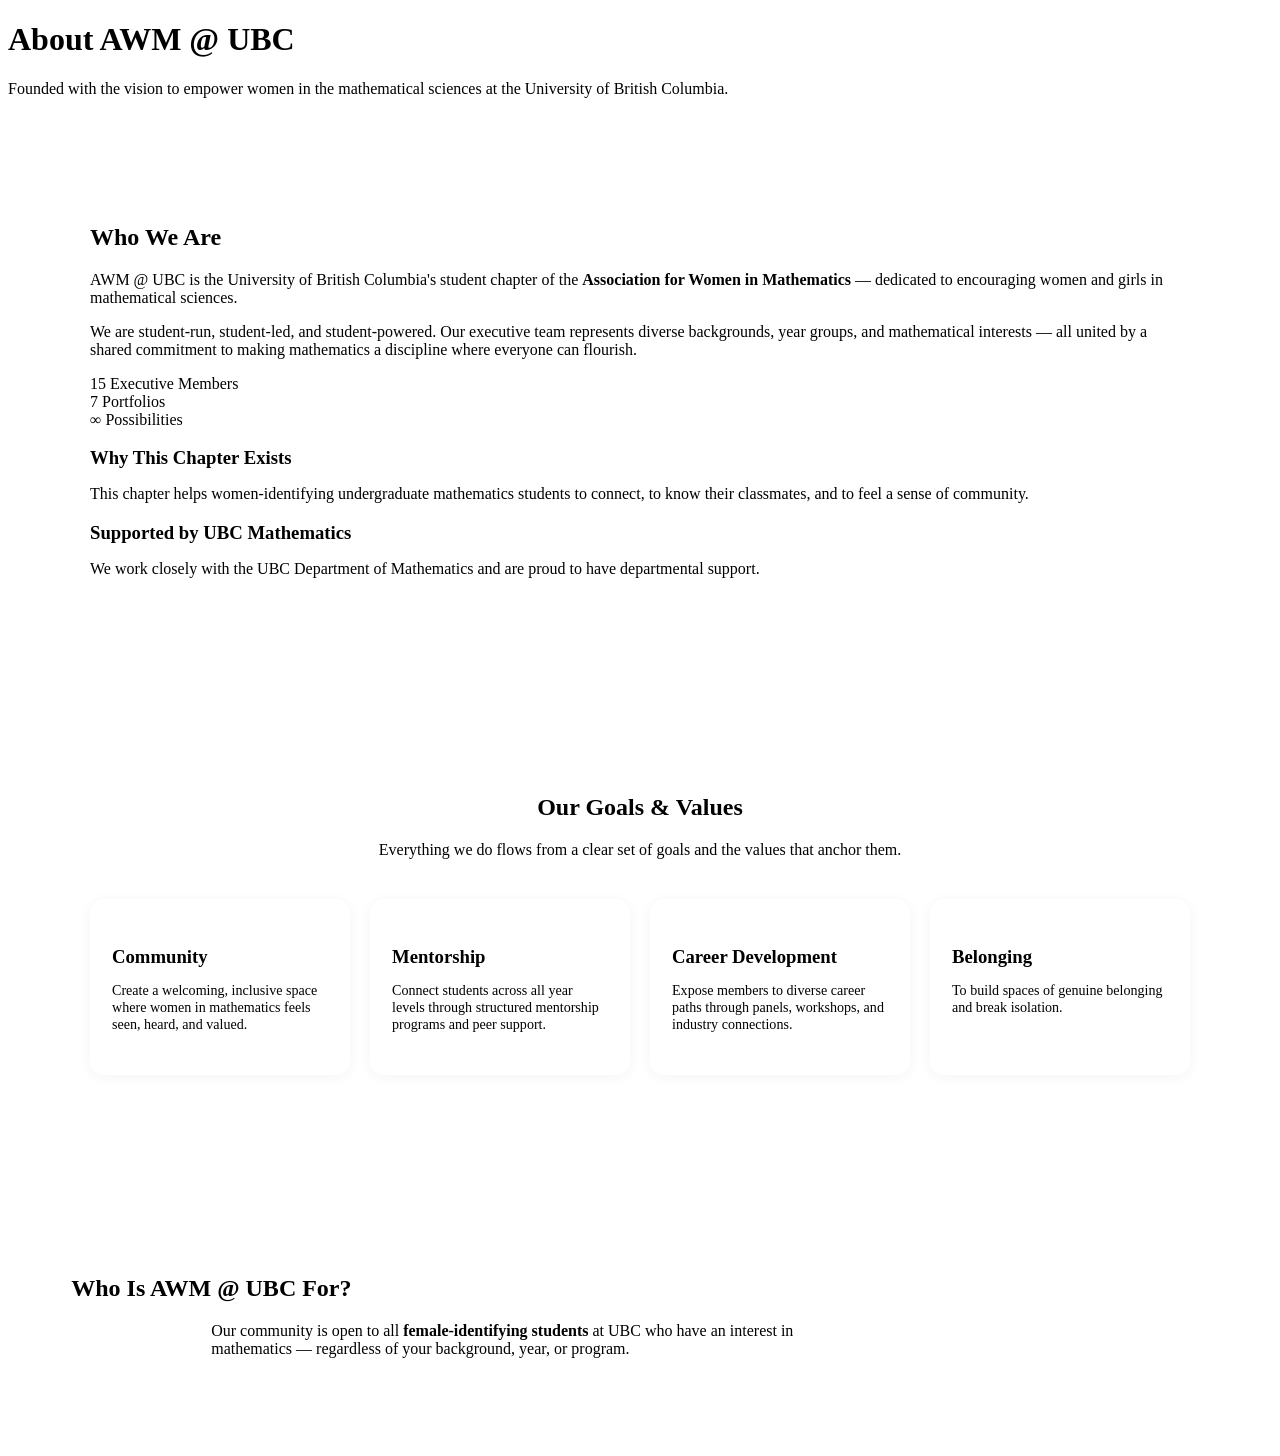
==== about/index.html @ 17bc39ba "Update index.html" ====
<!DOCTYPE html>
<html lang="en">
<head>
  <meta charset="UTF-8">
  <meta name="viewport" content="width=device-width, initial-scale=1.0">
  <title>About | AWM @ UBC</title>
  <link rel="icon" type="image/x-icon" href="images/LogoDarkMode.png">
  
  <link href="https://fonts.googleapis.com/css2?family=Cormorant+Garamond:ital,wght@0,400;0,600;0,700;1,400&family=DM+Sans:wght@300;400;500;600&display=swap" rel="stylesheet">

  <link rel="stylesheet" href="style.css">
  <script src="nav.js"></script>

  <link rel="stylesheet" href="../style.css">
  <link rel="stylesheet" href="../animations.css">
  <script src="../nav.js"></script>
  <script src="../footer.js"></script>
  <script src="../animations.js"></script>

  <style>
  
    .about-intro {
      padding: 90px 5%;
      background: var(--warm-white);
    }
    .about-intro .two-col,
    .about-intro .three-col {
      max-width: 1100px;
      margin-left: auto;
      margin-right: auto;
    }

    .goals-section { 
        padding: 90px 5%;
         background: var(--light-lilac);
    }

    .goals-grid {
      display: grid;
      grid-template-columns: repeat(auto-fill, minmax(240px, 1fr));
      gap: 20px;
      margin-top: 40px;
      max-width: 1100px;
      margin-left: auto;
      margin-right: auto;
    }


    .goal-card {
      background: #fff;
      border-radius: 14px;
      padding: 28px 22px;
      border-left: 4px solid var(--royal-purple);
      box-shadow: 0 2px 12px rgba(75,31,95,.06);
    }

    .goal-card h3 { 
        margin-bottom: 8px; 
    }

    .goal-card p  {
         font-size: 0.88rem; 
    }

    .who-section { 
        padding: 90px 5%; 
        background: var(--warm-white); 
    }
    .who-section .container { 
        max-width: 900px; 
    }

  </style>
</head>
<body>

<div id="nav-placeholder"></div>

<div class="page-hero">
  <h1>About AWM @ UBC</h1>
  <p>Founded with the vision to empower women in the mathematical sciences at the University of British Columbia.</p>
</div>

<section class="about-intro">

    <!-- Refernce: Base44 prototype shared by Firila -->
  <div class="two-col">
    <div class="reveal">
      <h2>Who We Are</h2>
      <div class="divider divider-left"></div>
    </div>
    <div class="reveal delay-1">
      <p>AWM @ UBC is the University of British Columbia's student chapter of the <strong>Association for Women in Mathematics</strong> — dedicated to encouraging women and girls in mathematical sciences.</p>
      <p style="margin-top: 14px;">We are student-run, student-led, and student-powered. Our executive team represents diverse backgrounds, year groups, and mathematical interests — all united by a shared commitment to making mathematics a discipline where everyone can flourish.</p>
    </div>
  </div>

  <div class="three-col">
    <div class="stat-box reveal delay-1">
      <span class="num">15</span>
      <span class="lbl">Executive Members</span>
    </div>
    <div class="stat-box reveal delay-2">
      <span class="num">7</span>
      <span class="lbl">Portfolios</span>
    </div>
    <div class="stat-box reveal delay-3">
      <span class="num">∞</span>
      <span class="lbl">Possibilities</span>
    </div>
  </div>

  <!-- Reference: Base44 prototype shared by Firila: https://math-link-bloom.base44.app/about -->
  <div class="two-col" style="margin-top: 0;">
    <div class="highlight-box reveal delay-1" style="margin-top: 0;">
      <h3 style="margin-bottom: 10px;">Why This Chapter Exists</h3>
      <p>This chapter helps women-identifying undergraduate mathematics students to connect, to know their classmates, and to feel a sense of community.</p>
    </div>
    <div class="highlight-box reveal delay-2" style="margin-top: 0;">
      <h3 style="margin-bottom: 10px;">Supported by UBC Mathematics</h3>
      <p>We work closely with the UBC Department of Mathematics and are proud to have departmental support.</p>
    </div>
  </div>

</section>

<section class="goals-section">
  <div class="reveal" style="max-width: 1100px; margin: 0 auto; text-align: center;">
    <h2>Our Goals &amp; Values</h2>
    <div class="divider"></div>
    <p style="max-width: 600px; margin: 0 auto;">Everything we do flows from a clear set of goals and the values that anchor them.</p>
  </div>

  <div class="goals-grid">
    <div class="goal-card reveal delay-1">
    <!-- Refernce: Base 44 prototype: https://math-link-bloom.base44.app/about -->
      <h3>Community</h3>
      <p>Create a welcoming, inclusive space where women in mathematics feels seen, heard, and valued.</p>
    </div>
    <div class="goal-card reveal delay-2">
      <h3>Mentorship</h3>
      <p>Connect students across all year levels through structured mentorship programs and peer support.</p>
    </div>
    <div class="goal-card reveal delay-3">
      <h3>Career Development</h3>
      <p>Expose members to diverse career paths through panels, workshops, and industry connections.</p>
    </div>
    
    <div class="goal-card reveal delay-3">
      <h3>Belonging</h3>
      <p>To build spaces of genuine belonging and break isolation.</p>
    </div>
  </div>
</section>

<section class="who-section">
  <div class="container text-center reveal">
    <h2>Who Is AWM @ UBC For?</h2>
    <div class="divider"></div>
    <p style="max-width: 620px; margin: 0 auto;">Our community is open to all <strong>female-identifying students</strong> at UBC who have an interest in mathematics — regardless of your background, year, or program.</p>
  </div>
</section>

<div id="footer-placeholder"></div>

<script src="nav.js"></script>
<script src="footer.js"></script>
<script src="animations.js"></script>

</body>
</html>
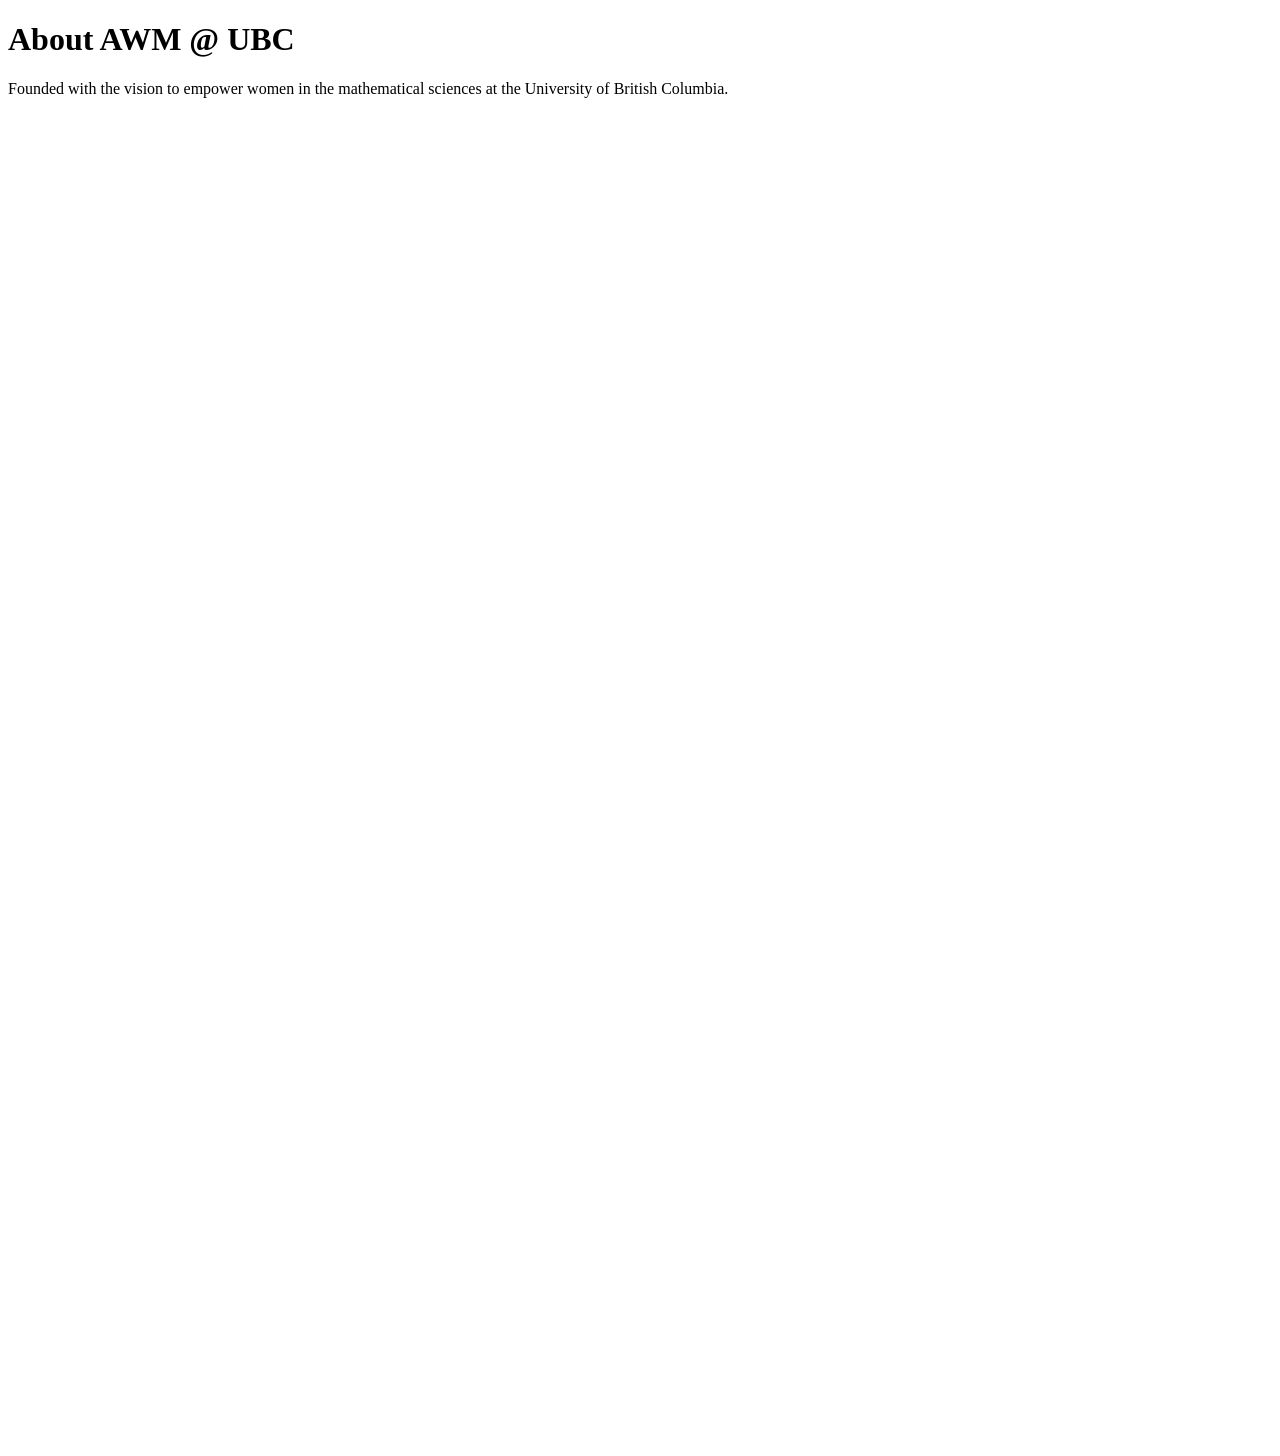
==== commit 7f2046b4: "Update index.html" ====
--- a/about/index.html
+++ b/about/index.html
@@ -8,14 +8,13 @@
   
   <link href="https://fonts.googleapis.com/css2?family=Cormorant+Garamond:ital,wght@0,400;0,600;0,700;1,400&family=DM+Sans:wght@300;400;500;600&display=swap" rel="stylesheet">
 
-  <link rel="stylesheet" href="style.css">
-  <script src="nav.js"></script>
-
-  <link rel="stylesheet" href="../style.css">
-  <link rel="stylesheet" href="../animations.css">
-  <script src="../nav.js"></script>
-  <script src="../footer.js"></script>
-  <script src="../animations.js"></script>
+  <link rel="icon" href="/images/LogoDarkMode.png">
+  <link rel="stylesheet" href="/style.css">
+  <link rel="stylesheet" href="/animations.css">
+  <script src="/nav.js"></script>
+  <script src="/footer.js"></script>
+  <script src="/animations.js"></script>
+ 
 
   <style>
   
--- a/animations.css
+++ b/animations.css
@@ -0,0 +1,43 @@
+.reveal {
+    opacity: 0;
+    transform: translateY(30px);
+    transition: opacity 0.6s ease, transform 0.6s ease;
+  }
+  .reveal.is-visible {
+    opacity: 1;
+    transform: translateY(0);
+  }
+  .reveal.delay-1 { 
+    transition-delay: 0.1s; 
+}
+  .reveal.delay-2 { 
+    transition-delay: 0.2s; 
+}
+  .reveal.delay-3 { 
+    transition-delay: 0.3s;
+ }
+  
+  
+  @keyframes fadeInUp {
+    from {
+      opacity: 0;
+      transform: translateY(30px);
+    }
+    to {
+      opacity: 1;
+      transform: translateY(0);
+    }
+  }
+  
+  .fade-in-up {
+    animation: fadeInUp 1.2s ease-out forwards;
+  }
+  .fade-in-up.delay-1 {
+     animation-delay: 0.15s; 
+    }
+  .fade-in-up.delay-2 { 
+    animation-delay: 0.3s;  
+}
+  .fade-in-up.delay-3 { 
+    animation-delay: 0.45s;
+ }
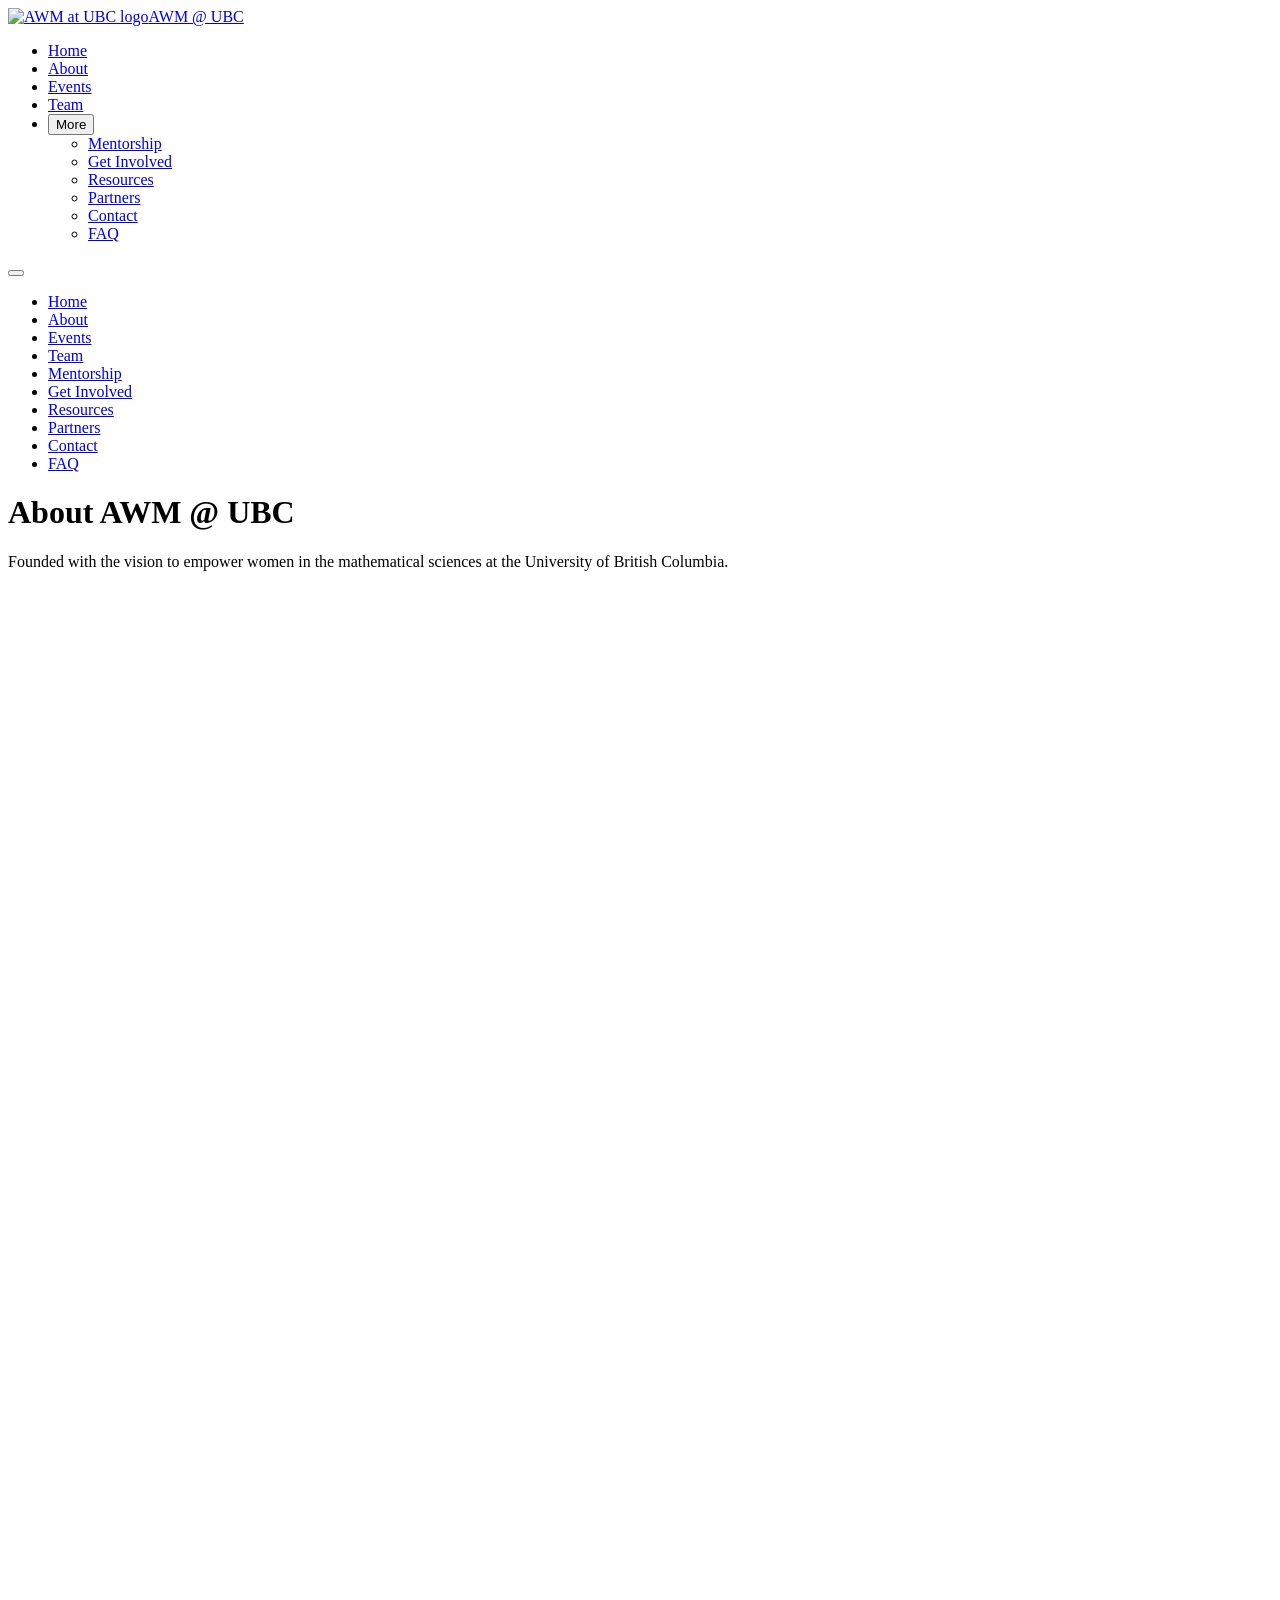
==== commit 100295ed: "Update index.html" ====
--- a/about/index.html
+++ b/about/index.html
@@ -4,20 +4,12 @@
   <meta charset="UTF-8">
   <meta name="viewport" content="width=device-width, initial-scale=1.0">
   <title>About | AWM @ UBC</title>
-  <link rel="icon" type="image/x-icon" href="images/LogoDarkMode.png">
-  
+  <link rel="icon" type="image/x-icon" href="/images/LogoDarkMode.webp">
+  <link rel="stylesheet" href="/style.css">
+  <link rel="stylesheet" href="/animations.css">
   <link href="https://fonts.googleapis.com/css2?family=Cormorant+Garamond:ital,wght@0,400;0,600;0,700;1,400&family=DM+Sans:wght@300;400;500;600&display=swap" rel="stylesheet">
 
-  <link rel="icon" href="/images/LogoDarkMode.png">
-  <link rel="stylesheet" href="/style.css">
-  <link rel="stylesheet" href="/animations.css">
-  <script src="/nav.js"></script>
-  <script src="/footer.js"></script>
-  <script src="/animations.js"></script>
- 
-
   <style>
-  
     .about-intro {
       padding: 90px 5%;
       background: var(--warm-white);
@@ -28,12 +20,10 @@
       margin-left: auto;
       margin-right: auto;
     }
-
-    .goals-section { 
-        padding: 90px 5%;
-         background: var(--light-lilac);
+    .goals-section {
+      padding: 90px 5%;
+      background: var(--light-lilac);
     }
-
     .goals-grid {
       display: grid;
       grid-template-columns: repeat(auto-fill, minmax(240px, 1fr));
@@ -43,8 +33,6 @@
       margin-left: auto;
       margin-right: auto;
     }
-
-
     .goal-card {
       background: #fff;
       border-radius: 14px;
@@ -52,23 +40,10 @@
       border-left: 4px solid var(--royal-purple);
       box-shadow: 0 2px 12px rgba(75,31,95,.06);
     }
-
-    .goal-card h3 { 
-        margin-bottom: 8px; 
-    }
-
-    .goal-card p  {
-         font-size: 0.88rem; 
-    }
-
-    .who-section { 
-        padding: 90px 5%; 
-        background: var(--warm-white); 
-    }
-    .who-section .container { 
-        max-width: 900px; 
-    }
-
+    .goal-card h3 { margin-bottom: 8px; }
+    .goal-card p  { font-size: 0.88rem; }
+    .who-section  { padding: 90px 5%; background: var(--warm-white); }
+    .who-section .container { max-width: 900px; }
   </style>
 </head>
 <body>
@@ -81,16 +56,14 @@
 </div>
 
 <section class="about-intro">
-
-    <!-- Refernce: Base44 prototype shared by Firila -->
   <div class="two-col">
     <div class="reveal">
       <h2>Who We Are</h2>
       <div class="divider divider-left"></div>
     </div>
     <div class="reveal delay-1">
-      <p>AWM @ UBC is the University of British Columbia's student chapter of the <strong>Association for Women in Mathematics</strong> — dedicated to encouraging women and girls in mathematical sciences.</p>
-      <p style="margin-top: 14px;">We are student-run, student-led, and student-powered. Our executive team represents diverse backgrounds, year groups, and mathematical interests — all united by a shared commitment to making mathematics a discipline where everyone can flourish.</p>
+      <p>AWM @ UBC is the University of British Columbia's student chapter of the <strong>Association for Women in Mathematics</strong>, dedicated to encouraging women and girls in mathematical sciences.</p>
+      <p style="margin-top: 14px;">We are student run, student led, and student powered. Our executive team represents diverse backgrounds, year groups, and mathematical interests; all united by a shared commitment to making mathematics a discipline where everyone can flourish.</p>
     </div>
   </div>
 
@@ -109,18 +82,16 @@
     </div>
   </div>
 
-  <!-- Reference: Base44 prototype shared by Firila: https://math-link-bloom.base44.app/about -->
   <div class="two-col" style="margin-top: 0;">
     <div class="highlight-box reveal delay-1" style="margin-top: 0;">
       <h3 style="margin-bottom: 10px;">Why This Chapter Exists</h3>
-      <p>This chapter helps women-identifying undergraduate mathematics students to connect, to know their classmates, and to feel a sense of community.</p>
+      <p>This chapter helps women identifying undergraduate mathematics students to connect, to know their classmates, and to feel a sense of community.</p>
     </div>
     <div class="highlight-box reveal delay-2" style="margin-top: 0;">
       <h3 style="margin-bottom: 10px;">Supported by UBC Mathematics</h3>
       <p>We work closely with the UBC Department of Mathematics and are proud to have departmental support.</p>
     </div>
   </div>
-
 </section>
 
 <section class="goals-section">
@@ -132,7 +103,6 @@
 
   <div class="goals-grid">
     <div class="goal-card reveal delay-1">
-    <!-- Refernce: Base 44 prototype: https://math-link-bloom.base44.app/about -->
       <h3>Community</h3>
       <p>Create a welcoming, inclusive space where women in mathematics feels seen, heard, and valued.</p>
     </div>
@@ -144,7 +114,6 @@
       <h3>Career Development</h3>
       <p>Expose members to diverse career paths through panels, workshops, and industry connections.</p>
     </div>
-    
     <div class="goal-card reveal delay-3">
       <h3>Belonging</h3>
       <p>To build spaces of genuine belonging and break isolation.</p>
@@ -156,15 +125,15 @@
   <div class="container text-center reveal">
     <h2>Who Is AWM @ UBC For?</h2>
     <div class="divider"></div>
-    <p style="max-width: 620px; margin: 0 auto;">Our community is open to all <strong>female-identifying students</strong> at UBC who have an interest in mathematics — regardless of your background, year, or program.</p>
+    <p style="max-width: 620px; margin: 0 auto;">Our community is open to all <strong>female identifying students</strong> at UBC who have an interest in mathematics, regardless of your background, year, or program.</p>
   </div>
 </section>
 
 <div id="footer-placeholder"></div>
 
-<script src="nav.js"></script>
-<script src="footer.js"></script>
-<script src="animations.js"></script>
+<script src="/nav.js"></script>
+<script src="/footer.js"></script>
+<script src="/animations.js"></script>
 
 </body>
 </html>
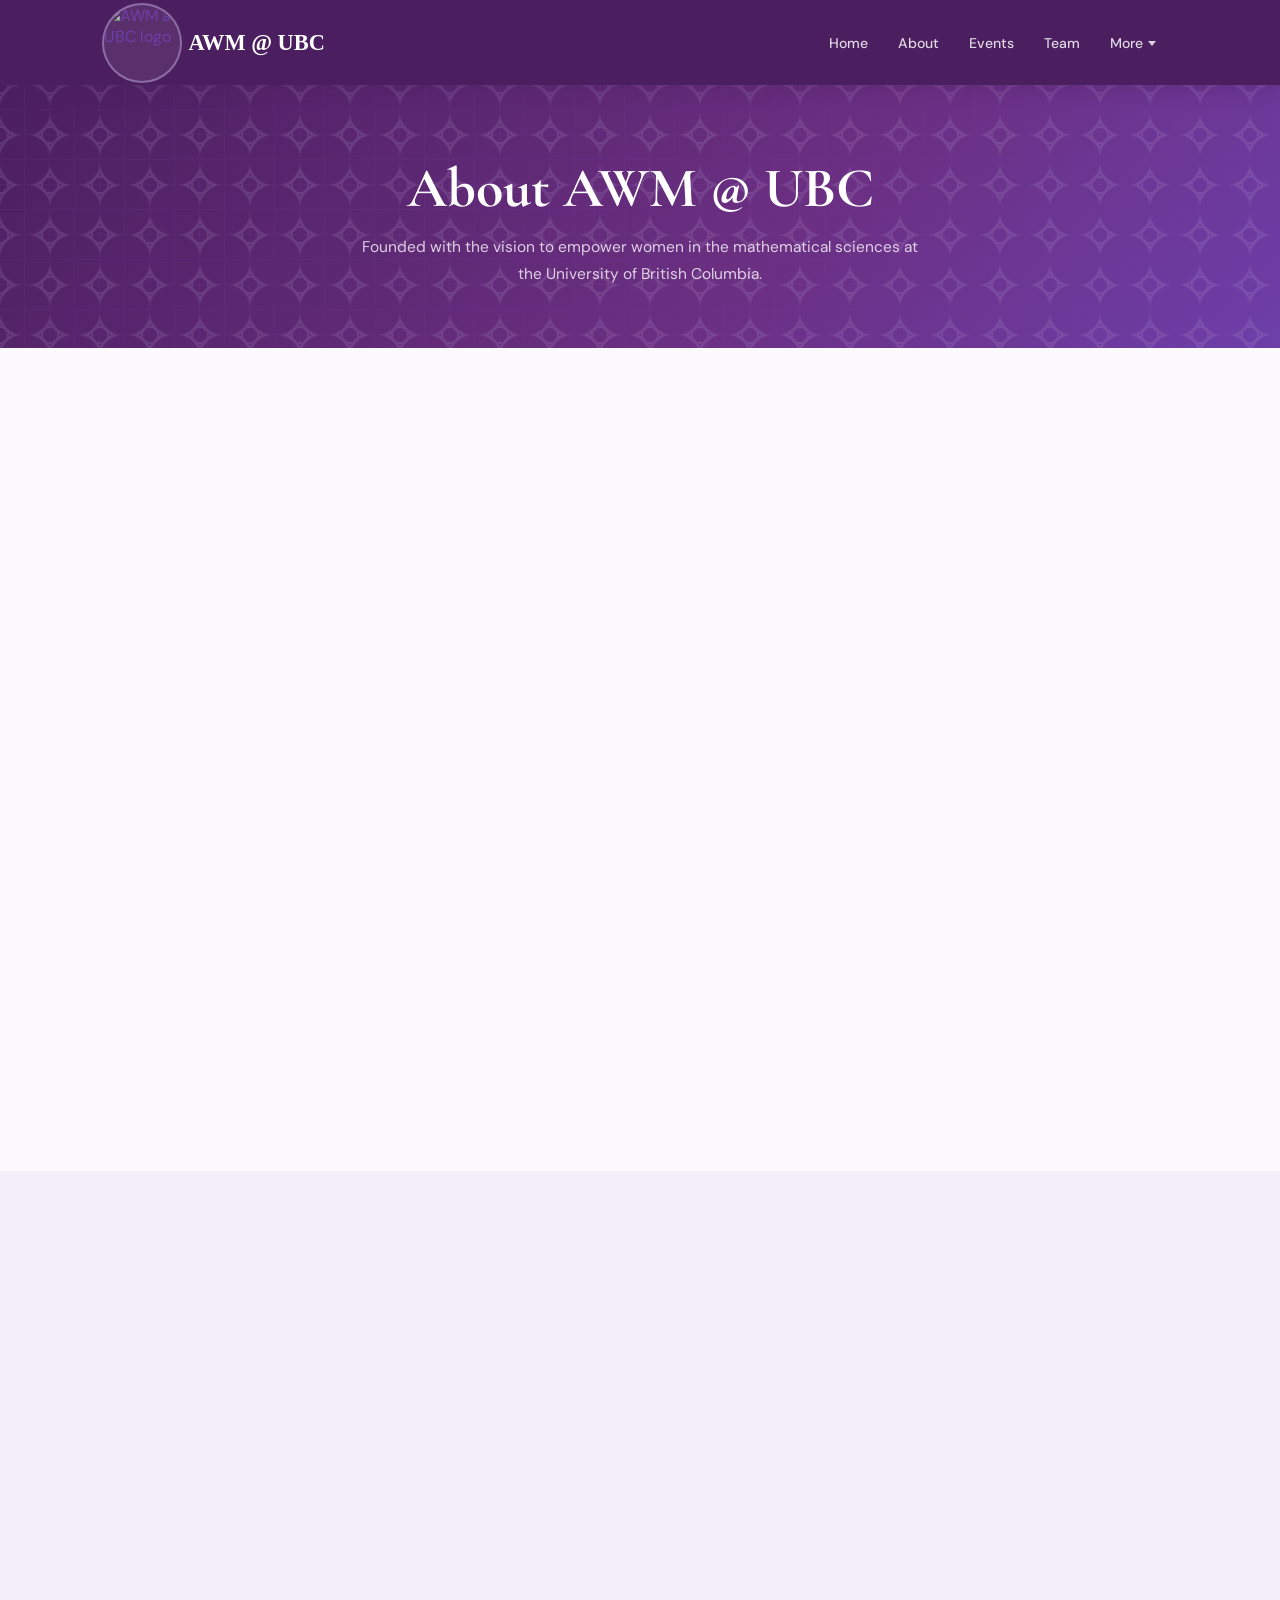
==== commit 1050bc60: "Update index.html" ====
--- a/about/index.html
+++ b/about/index.html
@@ -4,7 +4,7 @@
   <meta charset="UTF-8">
   <meta name="viewport" content="width=device-width, initial-scale=1.0">
   <title>About | AWM @ UBC</title>
-  <link rel="icon" type="image/x-icon" href="/images/LogoDarkMode.webp">
+  <link rel="icon" type="image/x-icon" href="/images/1.webp">
   <link rel="stylesheet" href="/style.css">
   <link rel="stylesheet" href="/animations.css">
   <link href="https://fonts.googleapis.com/css2?family=Cormorant+Garamond:ital,wght@0,400;0,600;0,700;1,400&family=DM+Sans:wght@300;400;500;600&display=swap" rel="stylesheet">
@@ -37,9 +37,9 @@
       background: #fff;
       border-radius: 14px;
       padding: 28px 22px;
-      border-left: 4px solid var(--royal-purple);
       box-shadow: 0 2px 12px rgba(75,31,95,.06);
     }
+    
     .goal-card h3 { margin-bottom: 8px; }
     .goal-card p  { font-size: 0.88rem; }
     .who-section  { padding: 90px 5%; background: var(--warm-white); }
--- a/style.css
+++ b/style.css
@@ -0,0 +1,576 @@
+:root {
+    --deep-plum:    #4B1F5F;
+    --royal-purple: #6D3FA9;
+    --soft-lavender:#CDB7E9;
+    --light-lilac:  #F4EEFB;
+    --warm-white:   #FCFAFD;
+    --charcoal:     #2E2433;
+    --muted-rose:   #D98FB3;
+    --nav-height:   85px;
+  }
+  
+  *, *::before, *::after { margin: 0; padding: 0; box-sizing: border-box; }
+  html { scroll-behavior: smooth; }
+  
+  body {
+    font-family: 'DM Sans', 'Segoe UI', sans-serif;
+    background: var(--warm-white);
+    color: var(--charcoal);
+    overflow-x: hidden;
+    padding-top: var(--nav-height);
+  }
+  
+
+  h1, h2, h3, h4 {
+    font-family: 'Cormorant Garamond', Georgia, serif;
+    color: var(--deep-plum);
+    line-height: 1.2;
+  }
+
+  h1 { 
+    font-size: clamp(2rem, 5vw, 3.5rem);
+    font-weight: 700;
+    }
+
+  h2 { 
+    font-size: clamp(1.6rem, 3vw, 2.4rem);
+    font-weight: 600; 
+    }
+
+  h3 { 
+    font-size: 1.2rem;
+    font-weight: 600;
+    }
+
+  p  { 
+    font-size: 0.97rem; 
+    line-height: 1.75; 
+    color: var(--charcoal); 
+    }
+  
+  a { 
+    color: var(--royal-purple);
+     text-decoration: none; 
+     transition: color .2s; 
+    }
+
+  a:hover {
+     color: var(--deep-plum);
+    }
+  
+  .container {
+     max-width: 1160px; 
+     margin: 0 auto; 
+     padding: 0 5%;
+     }
+
+  .text-center {
+     text-align: center;
+     }
+
+  .sr-only  { 
+    position: absolute; 
+    width: 1px; 
+    height: 1px; 
+    overflow: hidden; 
+    clip: rect(0,0,0,0); 
+    }
+  
+  .divider {
+    width: 60px; height: 3px;
+    background: var(--muted-rose);
+    margin: 16px auto 40px;
+    border-radius: 2px;
+  }
+  .divider-left { margin-left: 0; }
+
+  .two-col {
+    display: grid;
+    grid-template-columns: 1fr 1fr;
+    gap: 60px;
+    align-items: start;
+
+  }
+  .three-col {
+    display: grid;
+    grid-template-columns: repeat(3, 1fr);
+    gap: 20px;
+    margin: 48px 0;
+  }
+  @media (max-width: 768px) {
+    .two-col   { grid-template-columns: 1fr; gap: 32px; }
+    .three-col { grid-template-columns: 1fr; }
+  }
+
+  .btn {
+    display: inline-block;
+    padding: 11px 28px;
+    border-radius: 6px;
+    font-weight: 600;
+    font-size: 0.9rem;
+    border: 2px solid transparent;
+    text-decoration: none;
+    cursor: pointer;
+    transition: all .25s;
+  }
+  .btn-primary {
+    background: var(--royal-purple);
+    color: #fff;
+    border-color: var(--royal-purple);
+  }
+  .btn-primary:hover {
+    background: var(--deep-plum);
+    border-color: var(--deep-plum);
+    color: #fff;
+    transform: translateY(-2px);
+    box-shadow: 0 6px 20px rgba(75,31,95,.3);
+  }
+  .btn-outline {
+    background: transparent;
+    color: var(--royal-purple);
+    border-color: var(--royal-purple);
+  }
+  .btn-outline:hover {
+    background: var(--royal-purple);
+    color: #fff;
+    transform: translateY(-2px);
+  }
+  .btn-ghost {
+    background: transparent;
+    color: #fff;
+    border-color: rgba(255,255,255,.7);
+  }
+  .btn-ghost:hover {
+    background: rgba(255,255,255,.15);
+    border-color: #fff;
+    color: #fff;
+  }
+  
+  .card {
+    background: #fff;
+    border-radius: 14px;
+    padding: 28px;
+    border: 1px solid rgba(205,183,233,.3);
+    box-shadow: 0 2px 12px rgba(75,31,95,.08);
+    transition: transform .25s, box-shadow .25s;
+  }
+  .card:hover {
+    transform: translateY(-5px);
+    box-shadow: 0 10px 30px rgba(75,31,95,.14);
+  }
+  .card-grid {
+    display: grid;
+    grid-template-columns: repeat(auto-fill, minmax(280px, 1fr));
+    gap: 24px;
+    margin-top: 40px;
+  }
+  
+   .highlight-box {
+        background: linear-gradient(135deg, var(--light-lilac), #efe8f9);
+        border-radius: 10px;
+        padding: 20px 24px;
+        margin: 28px 0;
+    }
+  .highlight-box p { color: var(--charcoal); }
+  
+  .stat-box {
+    background: var(--light-lilac);
+    border: 1px solid rgba(205,183,233,.4);
+    border-radius: 14px;
+    padding: 36px 24px;
+    text-align: center;
+    display: flex;
+    flex-direction: column;
+    align-items: center;
+    gap: 10px;
+    transition: transform .25s, box-shadow .25s;
+  }
+  .stat-box:hover {
+    transform: translateY(-4px);
+    box-shadow: 0 10px 28px rgba(75,31,95,.12);
+  }
+  .stat-box .num {
+    font-family: 'Cormorant Garamond', serif;
+    font-size: clamp(2.4rem, 5vw, 3.6rem);
+    font-weight: 700;
+    color: var(--deep-plum);
+    line-height: 1;
+  }
+  .stat-box .lbl {
+    font-size: 0.88rem;
+    font-weight: 500;
+    color: var(--royal-purple);
+    letter-spacing: 0.04em;
+    text-transform: uppercase;
+  }
+  
+  .reveal {
+    opacity: 0;
+    transform: translateY(30px);
+    transition: opacity 0.6s ease, transform 0.6s ease;
+  }
+  .reveal.is-visible {
+    opacity: 1;
+    transform: translateY(0);
+  }
+  .reveal.delay-1 { transition-delay: 0.1s; }
+  .reveal.delay-2 { transition-delay: 0.2s; }
+  .reveal.delay-3 { transition-delay: 0.3s; }
+  
+  
+
+  .site-nav {
+    position: fixed;
+    top: 0; left: 0; right: 0;
+    z-index: 1000;
+    height: var(--nav-height);
+    background: var(--deep-plum);
+    display: flex;
+    align-items: center;
+    padding: 0 8%;
+    box-shadow: 0 2px 20px rgba(75,31,95,.4);
+  }
+  
+  .nav-inner {
+    display: flex;
+    align-items: center;
+    justify-content: space-between;
+    width: 100%;
+    max-width: 1200px;
+    margin: 0 auto;
+    position: relative;
+  }
+  
+  .nav-logo {
+    display: flex;
+    align-items: center;
+    text-decoration: none;
+    flex-shrink: 0;
+    gap: 2%;
+    width: 300px;
+  }
+
+  .nav-logo-text {
+    font-family: serif;
+    font-size: 1.4rem;
+    font-weight: 700;
+    color: #fff;
+
+  }
+  
+  .nav-logo-img {
+    height: 80px;
+    width: 80px;
+    border-radius: 50%;
+    object-fit: cover;
+    border: 2px solid rgba(205,183,233,.45);
+    background: rgba(255,255,255,.08);
+  }
+  
+  .nav-links {
+    display: flex;
+    align-items: center;
+    gap: 6px;
+    list-style: none;
+    margin-right: 10px;
+  }
+  
+  .nav-links li a {
+    color: rgba(255,255,255,.82);
+    font-size: 0.88rem;
+    font-weight: 500;
+    padding: 6px 12px;
+    border-radius: 4px;
+    white-space: nowrap;
+    transition: all .2s;
+  }
+  .nav-links li a:hover,
+  .nav-links li a.active {
+    color: #fff;
+    background: rgba(255,255,255,.12);
+  }
+  
+  .nav-links .nav-cta a,
+  .more-dropdown .nav-cta a,
+  .nav-mobile-panel .nav-cta a {
+    background: var(--muted-rose);
+    color: #fff;
+    border-radius: 20px;
+    font-weight: 600;
+  }
+  .nav-links .nav-cta a { padding: 7px 18px; }
+  .nav-links .nav-cta a:hover,
+  .more-dropdown .nav-cta a:hover,
+  .nav-mobile-panel .nav-cta a:hover { background: #c47aa0; }
+  
+  .nav-more { position: relative; list-style: none; }
+  
+  .nav-more-btn {
+    display: flex;
+    align-items: center;
+    gap: 5px;
+    background: none;
+    border: none;
+    cursor: pointer;
+    color: rgba(255,255,255,.82);
+    font-family: 'DM Sans', sans-serif;
+    font-size: 0.88rem;
+    font-weight: 500;
+    padding: 6px 12px;
+    border-radius: 4px;
+    white-space: nowrap;
+    transition: background .2s, color .2s;
+  }
+  .nav-more-btn:hover,
+  .nav-more-btn.open { background: rgba(255,255,255,.12); color: #fff; }
+  
+  .more-chevron {
+    display: inline-block;
+    width: 0; height: 0;
+    border-left: 4px solid transparent;
+    border-right: 4px solid transparent;
+    border-top: 5px solid rgba(255,255,255,.8);
+    transition: transform .25s;
+    margin-top: 1px;
+  }
+  .nav-more-btn.open .more-chevron { transform: rotate(180deg); }
+  
+  .more-dropdown {
+    position: absolute;
+    top: calc(100% + 10px);
+    right: 0;
+    background: var(--deep-plum);
+    border-radius: 10px;
+    min-width: 190px;
+    list-style: none;
+    overflow: hidden;
+    max-height: 0;
+    padding: 0;
+    box-shadow: 0 8px 28px rgba(0,0,0,.35);
+    transition: max-height .3s ease, padding .25s;
+    z-index: 200;
+  }
+  .more-dropdown.open { max-height: 500px; padding: 8px 0; }
+  
+  .more-dropdown li a {
+    display: block;
+    padding: 10px 20px;
+    color: rgba(255,255,255,.8);
+    font-size: 0.88rem;
+    font-weight: 500;
+    white-space: nowrap;
+    transition: background .2s, color .2s;
+  }
+  .more-dropdown li a:hover,
+  .more-dropdown li a.active { background: rgba(255,255,255,.1); color: #fff; }
+  
+  .more-dropdown .nav-cta a { margin: 4px 12px; padding: 7px 16px; display: inline-block; }
+  
+  .nav-toggle {
+    display: none;
+    flex-direction: column;
+    justify-content: center;
+    gap: 5px;
+    background: none;
+    border: none;
+    cursor: pointer;
+    padding: 6px;
+    border-radius: 6px;
+    flex-shrink: 0;
+    transition: background .2s;
+  }
+  .nav-toggle span {
+    display: block;
+    width: 22px; height: 2px;
+    background: #fff;
+    border-radius: 2px;
+    transition: transform .3s, opacity .3s;
+    transform-origin: center;
+  }
+  .nav-toggle.open span:nth-child(1) { transform: translateY(7px) rotate(45deg); }
+  .nav-toggle.open span:nth-child(2) { opacity: 0; }
+  .nav-toggle.open span:nth-child(3) { transform: translateY(-7px) rotate(-45deg); }
+  
+  .nav-mobile-panel {
+    display: none;
+    position: absolute;
+    top: var(--nav-height);
+    left: 0; right: 0;
+    background: var(--deep-plum);
+    overflow: hidden;
+    max-height: 0;
+    box-shadow: 0 8px 24px rgba(0,0,0,.3);
+    transition: max-height .35s ease;
+    z-index: 190;
+  }
+  .nav-mobile-panel ul { list-style: none; padding: 10px 0; }
+  .nav-mobile-panel li a {
+    display: block;
+    padding: 12px 24px;
+    color: rgba(255,255,255,.82);
+    font-size: 0.95rem;
+    font-weight: 500;
+    transition: background .2s, color .2s;
+  }
+  .nav-mobile-panel li a:hover,
+  .nav-mobile-panel li a.active { background: rgba(255,255,255,.1); color: #fff; }
+  .nav-mobile-panel .nav-cta a { margin: 4px 16px; padding: 8px 18px; display: inline-block; }
+  
+  @media (max-width: 860px) {
+    .nav-links      { display: none; }
+    .nav-toggle     { display: flex; }
+    .nav-mobile-panel { display: block; }
+    .nav-mobile-panel.open { max-height: 700px; }
+  }
+  
+  
+  .page-hero {
+    background: linear-gradient(135deg, var(--deep-plum) 0%, #6b2f82 60%, var(--royal-purple) 100%);
+    padding: 70px 5% 60px;
+    text-align: center;
+    position: relative;
+    overflow: hidden;
+
+  }
+  
+  /* Refernce: Background code refence from https://www.magicpattern.design/tools/css-backgrounds and Gemini */
+  .page-hero::before {
+    content: '';
+    position: absolute; 
+    inset: 0;
+    background: 
+    radial-gradient(circle, transparent 70%, var(--soft-lavender) 75%, var(--soft-lavender) 80%, transparent 81%), 
+    radial-gradient(circle, transparent 20%, var(--soft-lavender) 21%, var(--soft-lavender) 25%, transparent 26%) 25px 25px, 
+    linear-gradient(var(--royal-purple) 1px, transparent 1px) 0 -1px, 
+    linear-gradient(90deg, var(--royal-purple) 1px, transparent 1px) -1px 0;
+    background-size: 50px 50px, 50px 50px, 25px 25px, 25px 25px;
+    opacity: 0.15; 
+    pointer-events: none;
+  }
+
+  .page-hero h1 { color: #fff; margin-bottom: 12px; position: relative; }
+  .page-hero p  { color: rgba(255,255,255,.78); max-width: 560px; margin: 0 auto; position: relative; }
+  
+  
+  /* FOOTER, Reference: https://math-link-bloom.base44.app */
+  
+  .site-footer {
+    background: var(--deep-plum);
+    padding: 60px 5% 0;
+  }
+  
+  .footer-grid {
+    display: grid;
+    grid-template-columns: 2fr 1fr 1fr 1fr;
+    gap: 40px;
+    padding-bottom: 48px;
+  }
+  
+  .footer-brand .logo-text {
+    font-family: serif;
+    font-size: 1.4rem;
+    font-weight: 700;
+    color: #fff;
+  }
+
+  .footer-brand .logo-text.para p {
+    font-family: 'DM Sans', sans-serif;
+    font-size: 0.88rem;
+    font-weight: 400;
+    color: rgba(255,255,255,.65);
+    margin-top: 10px;
+    line-height: 1.7;
+  }
+  
+  .footer-col h4 {
+    font-family: 'DM Sans', sans-serif;
+    font-size: 0.85rem;
+    font-weight: 700;
+    letter-spacing: .08em;
+    text-transform: uppercase;
+    color: #fff;
+    margin-bottom: 18px;
+  }
+  .footer-col ul { list-style: none; }
+  .footer-col ul li { margin-bottom: 10px; }
+  .footer-col ul li a,
+  .footer-col a {
+    color: rgba(255,255,255,.65);
+    font-size: 0.88rem;
+    transition: color .2s;
+  }
+  .footer-col ul li a:hover,
+  .footer-col a:hover { color: #fff; }
+  
+  .footer-col p {
+    color: rgba(255,255,255,.6);
+    font-size: 0.85rem;
+    line-height: 1.6;
+  }
+  
+  .social-links {
+    display: flex;
+    flex-wrap: wrap;
+    gap: 10px;
+    margin-top: 4px;
+  }
+  .social-links a {
+    display: inline-flex;
+    align-items: center;
+    padding: 6px 12px;
+    border-radius: 20px;
+    background: rgba(255,255,255,.1);
+    color: rgba(255,255,255,.85);
+    font-size: 0.82rem;
+    font-weight: 500;
+    white-space: nowrap;
+    transition: background .2s, color .2s;
+  }
+  .social-links a:hover {
+    background: var(--muted-rose);
+    color: #fff;
+  }
+  
+  .footer-bottom p {
+    border-top: 1px solid rgba(255,255,255,.12);
+    padding: 24px 0;
+    text-align: center;
+    font-size: 0.82rem;
+    color: rgba(255,255,255,.45);
+  }
+  
+  @media (max-width: 860px) { .footer-grid { grid-template-columns: 1fr 1fr; } }
+  @media (max-width: 560px) { .footer-grid { grid-template-columns: 1fr; } }
+  
+  .accordion { max-width: 780px; margin: 40px auto 0; }
+  .accordion-item {
+    background: #fff;
+    border: 1px solid rgba(205,183,233,.5);
+    border-radius: 10px;
+    margin-bottom: 12px;
+    overflow: hidden;
+  }
+  .accordion-btn {
+    width: 100%; text-align: left;
+    background: none; border: none;
+    padding: 18px 22px; cursor: pointer;
+    font-family: 'DM Sans', sans-serif;
+    font-size: 0.97rem; font-weight: 600;
+    color: var(--deep-plum);
+    display: flex; align-items: center; justify-content: space-between;
+    transition: background .2s;
+  }
+  .accordion-btn:hover { background: var(--light-lilac); }
+  .accordion-btn .icon {
+    font-size: 1.2rem; color: var(--royal-purple);
+    margin-left: 12px; flex-shrink: 0;
+    transition: transform .3s;
+  }
+  .accordion-btn.open .icon { transform: rotate(45deg); }
+  .accordion-body {
+    max-height: 0; overflow: hidden;
+    padding: 0 22px;
+    color: #555; font-size: 0.92rem; line-height: 1.75;
+    transition: max-height .35s ease, padding .3s;
+  }
+  .accordion-body.open { max-height: 400px; padding: 0 22px 18px; }
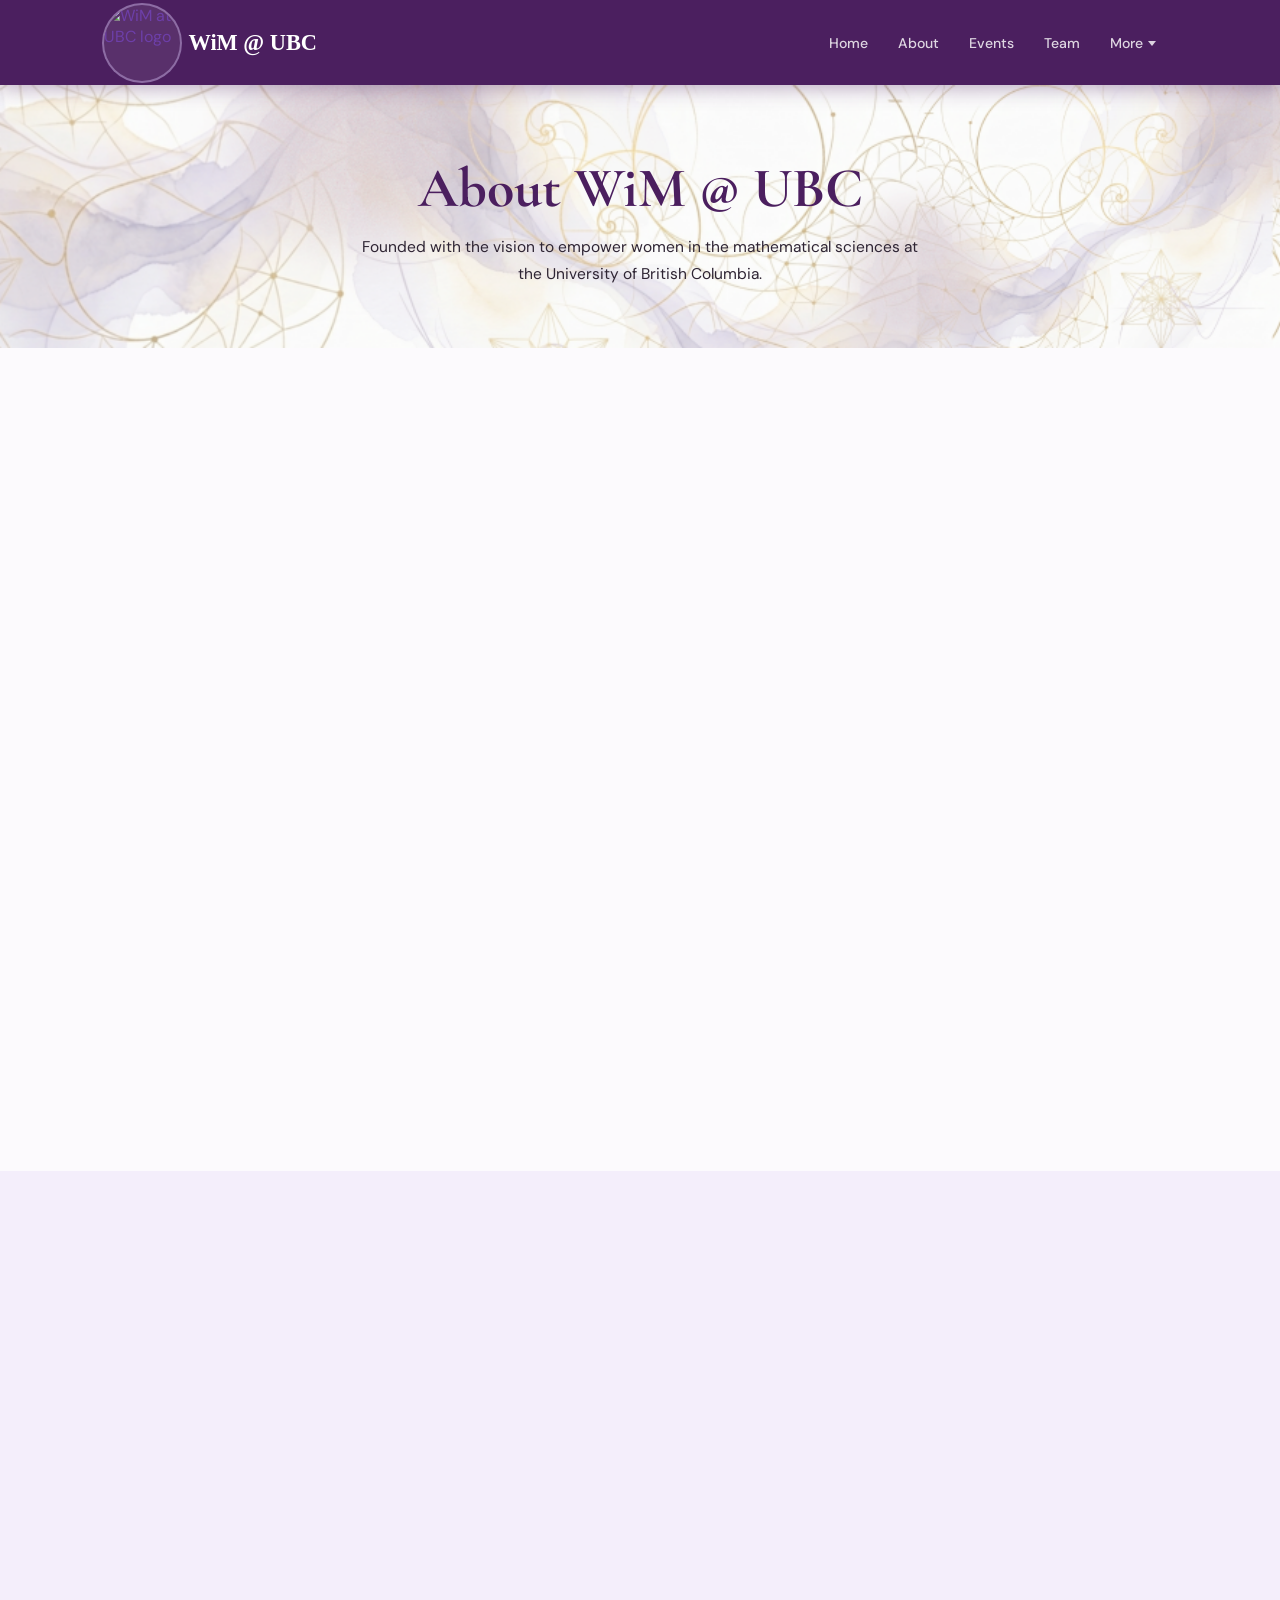
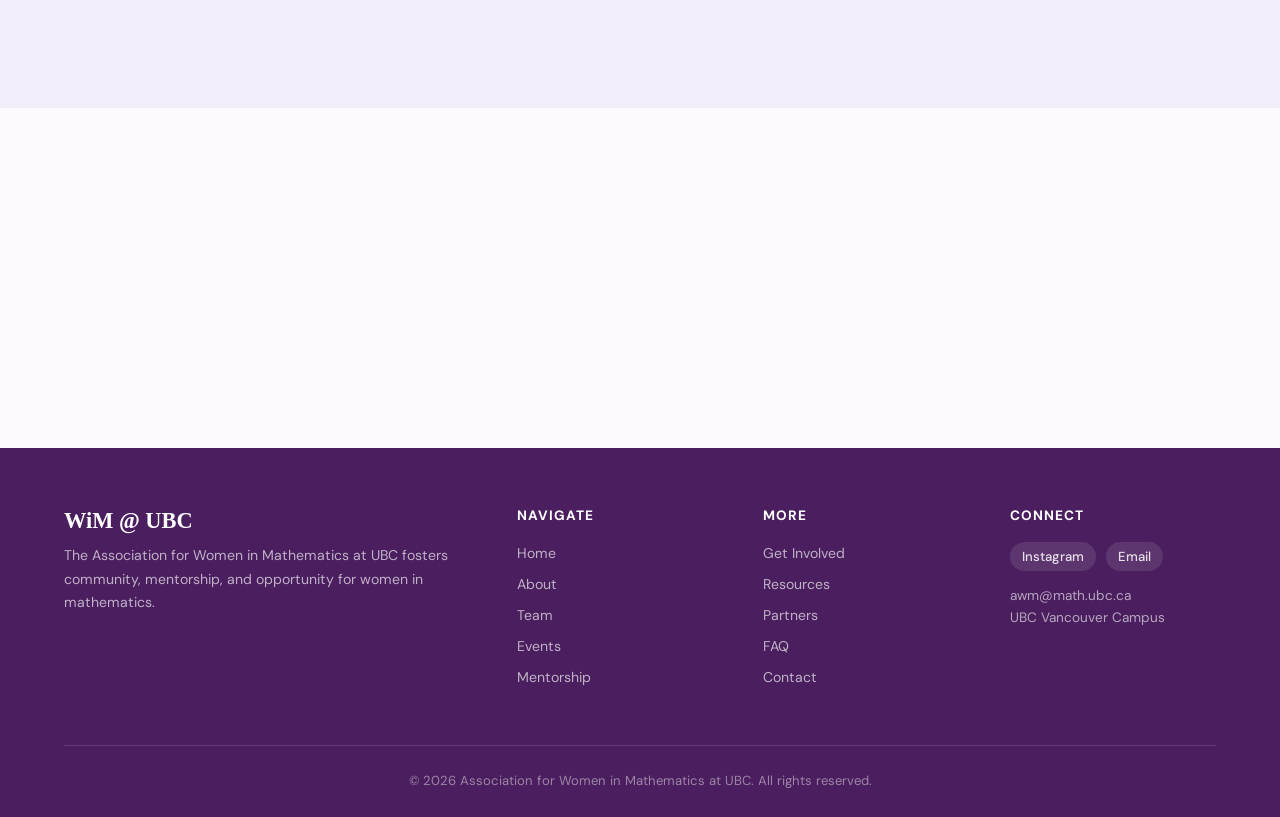
==== commit 3b59a5d8: "Changed the name from AWM to WiM" ====
--- a/about/index.html
+++ b/about/index.html
@@ -3,7 +3,7 @@
 <head>
   <meta charset="UTF-8">
   <meta name="viewport" content="width=device-width, initial-scale=1.0">
-  <title>About | AWM @ UBC</title>
+  <title>About | WiM @ UBC</title>
   <link rel="icon" type="image/x-icon" href="/images/1.webp">
   <link rel="stylesheet" href="/style.css">
   <link rel="stylesheet" href="/animations.css">
@@ -51,7 +51,7 @@
 <div id="nav-placeholder"></div>
 
 <div class="page-hero">
-  <h1>About AWM @ UBC</h1>
+  <h1>About WiM @ UBC</h1>
   <p>Founded with the vision to empower women in the mathematical sciences at the University of British Columbia.</p>
 </div>
 
@@ -62,7 +62,7 @@
       <div class="divider divider-left"></div>
     </div>
     <div class="reveal delay-1">
-      <p>AWM @ UBC is the University of British Columbia's student chapter of the <strong>Association for Women in Mathematics</strong>, dedicated to encouraging women and girls in mathematical sciences.</p>
+      <p>WiM @ UBC is the University of British Columbia's student chapter of the <strong>Association for Women in Mathematics</strong>, dedicated to encouraging women and girls in mathematical sciences.</p>
       <p style="margin-top: 14px;">We are student run, student led, and student powered. Our executive team represents diverse backgrounds, year groups, and mathematical interests; all united by a shared commitment to making mathematics a discipline where everyone can flourish.</p>
     </div>
   </div>
@@ -123,7 +123,7 @@
 
 <section class="who-section">
   <div class="container text-center reveal">
-    <h2>Who Is AWM @ UBC For?</h2>
+    <h2>Who Is WiM @ UBC For?</h2>
     <div class="divider"></div>
     <p style="max-width: 620px; margin: 0 auto;">Our community is open to all <strong>female identifying students</strong> at UBC who have an interest in mathematics, regardless of your background, year, or program.</p>
   </div>
--- a/style.css
+++ b/style.css
@@ -425,35 +425,26 @@
   
   
   .page-hero {
-    background: linear-gradient(135deg, var(--deep-plum) 0%, #6b2f82 60%, var(--royal-purple) 100%);
+    background: url('/images/Page_Header.webp') center/cover no-repeat;
     padding: 70px 5% 60px;
     text-align: center;
     position: relative;
     overflow: hidden;
-
-  }
-  
-  /* Refernce: Background code refence from https://www.magicpattern.design/tools/css-backgrounds and Gemini */
+  }
+
   .page-hero::before {
-    content: '';
-    position: absolute; 
-    inset: 0;
-    background: 
-    radial-gradient(circle, transparent 70%, var(--soft-lavender) 75%, var(--soft-lavender) 80%, transparent 81%), 
-    radial-gradient(circle, transparent 20%, var(--soft-lavender) 21%, var(--soft-lavender) 25%, transparent 26%) 25px 25px, 
-    linear-gradient(var(--royal-purple) 1px, transparent 1px) 0 -1px, 
-    linear-gradient(90deg, var(--royal-purple) 1px, transparent 1px) -1px 0;
-    background-size: 50px 50px, 50px 50px, 25px 25px, 25px 25px;
-    opacity: 0.15; 
-    pointer-events: none;
-  }
-
-  .page-hero h1 { color: #fff; margin-bottom: 12px; position: relative; }
-  .page-hero p  { color: rgba(255,255,255,.78); max-width: 560px; margin: 0 auto; position: relative; }
-  
-  
+      content: '';
+      position: absolute;
+      inset: 0;
+      background: rgba(255, 255, 255, 0.30);
+      pointer-events: none;
+      z-index: 1;
+  }
+
+  .page-hero h1 { color: var(--deep-plum); margin-bottom: 12px; position: relative; z-index: 2; }
+  .page-hero p  { color: var(--charcoal); max-width: 560px; margin: 0 auto; position: relative; z-index: 2; }
+
   /* FOOTER, Reference: https://math-link-bloom.base44.app */
-  
   .site-footer {
     background: var(--deep-plum);
     padding: 60px 5% 0;
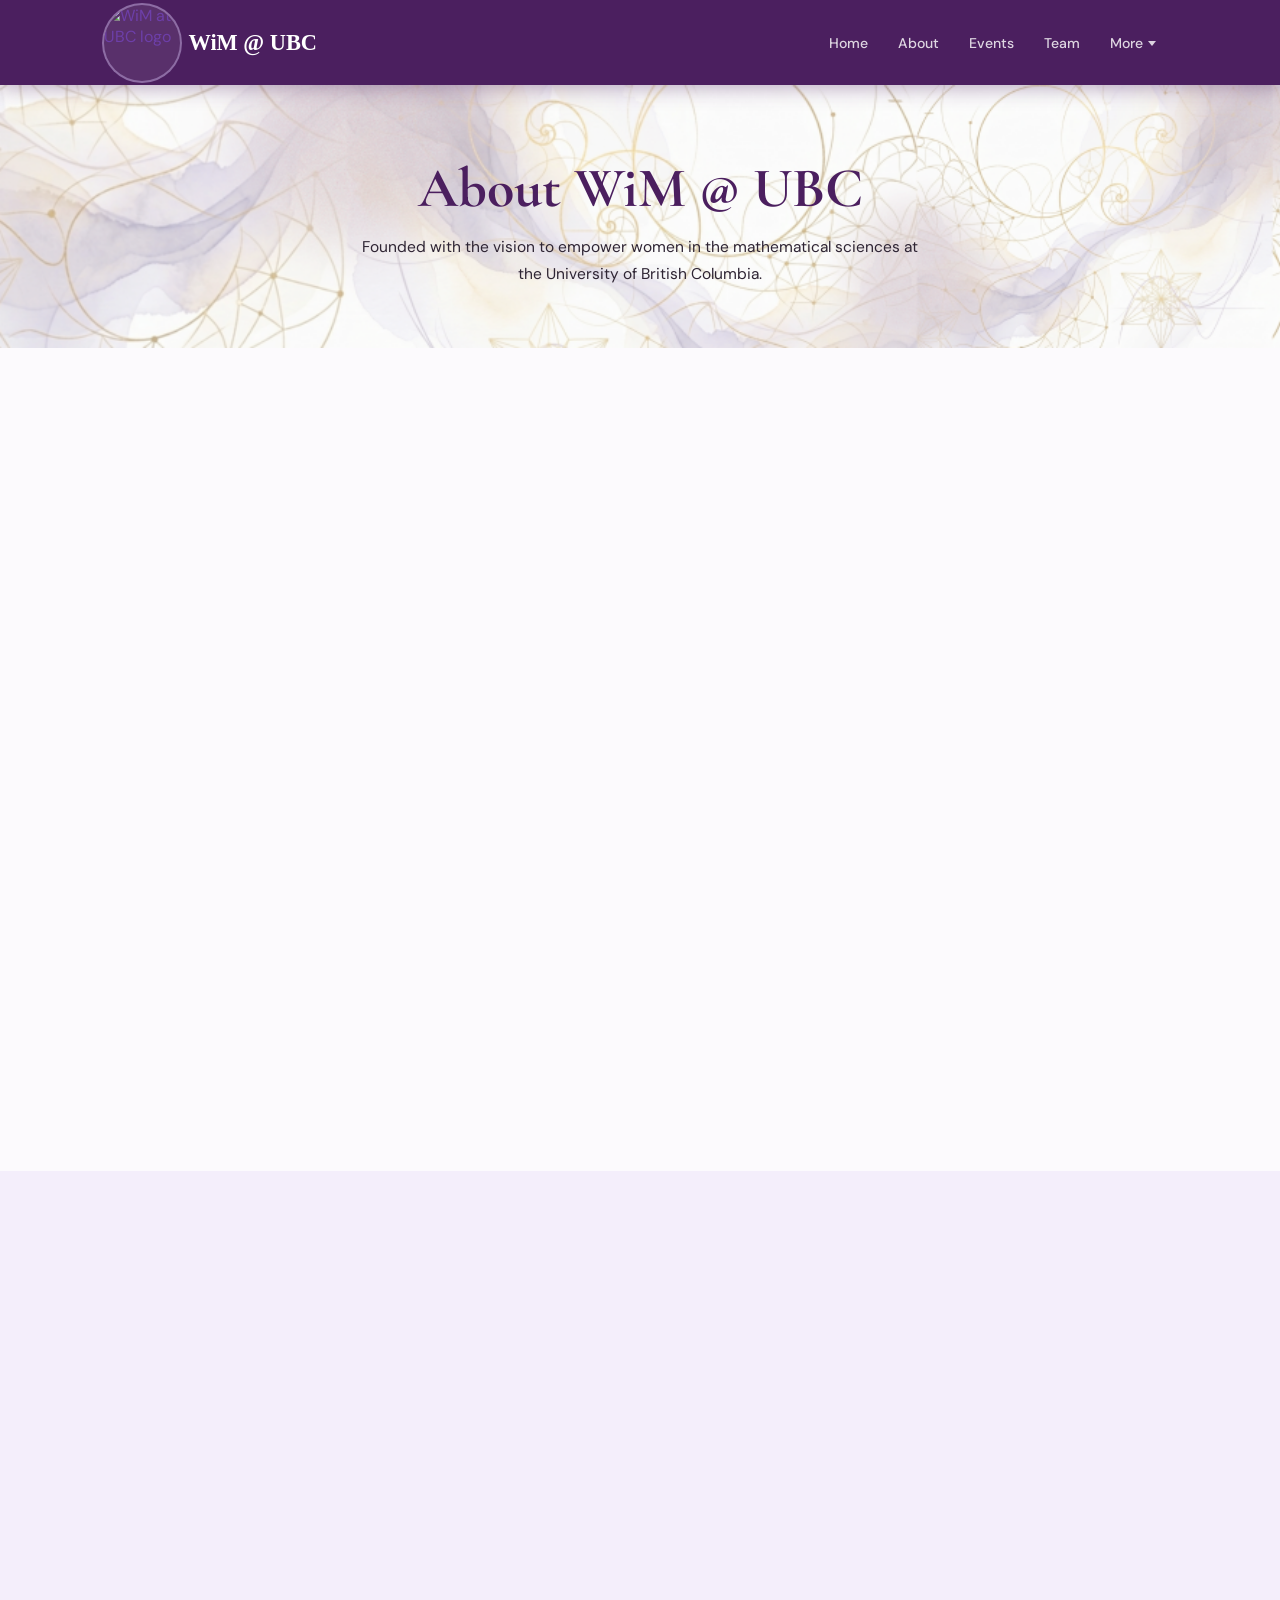
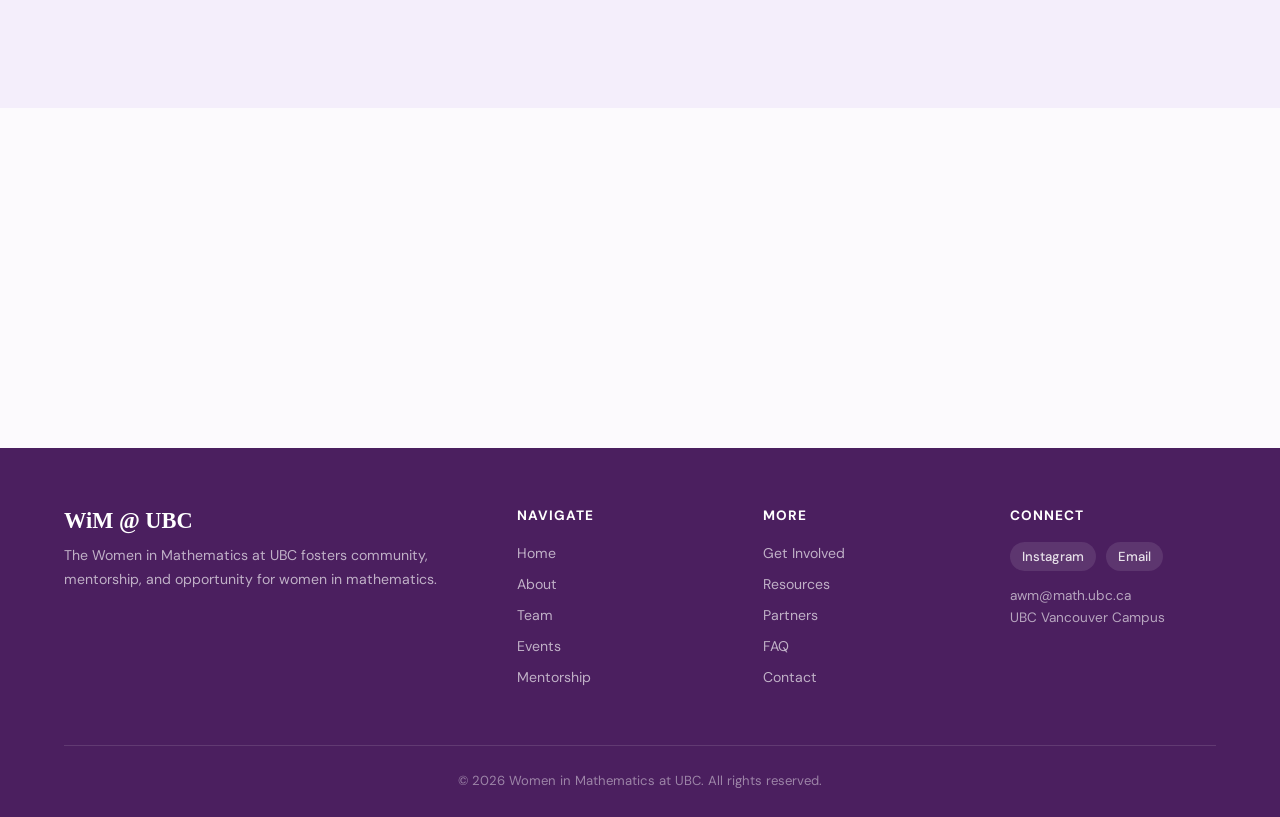
==== commit 21ceeeb2: "Removed "Association for".." ====
--- a/about/index.html
+++ b/about/index.html
@@ -62,7 +62,7 @@
       <div class="divider divider-left"></div>
     </div>
     <div class="reveal delay-1">
-      <p>WiM @ UBC is the University of British Columbia's student chapter of the <strong>Association for Women in Mathematics</strong>, dedicated to encouraging women and girls in mathematical sciences.</p>
+      <p>WiM @ UBC is the University of British Columbia's student chapter of the <strong>Women in Mathematics</strong>, dedicated to encouraging women and girls in mathematical sciences.</p>
       <p style="margin-top: 14px;">We are student run, student led, and student powered. Our executive team represents diverse backgrounds, year groups, and mathematical interests; all united by a shared commitment to making mathematics a discipline where everyone can flourish.</p>
     </div>
   </div>
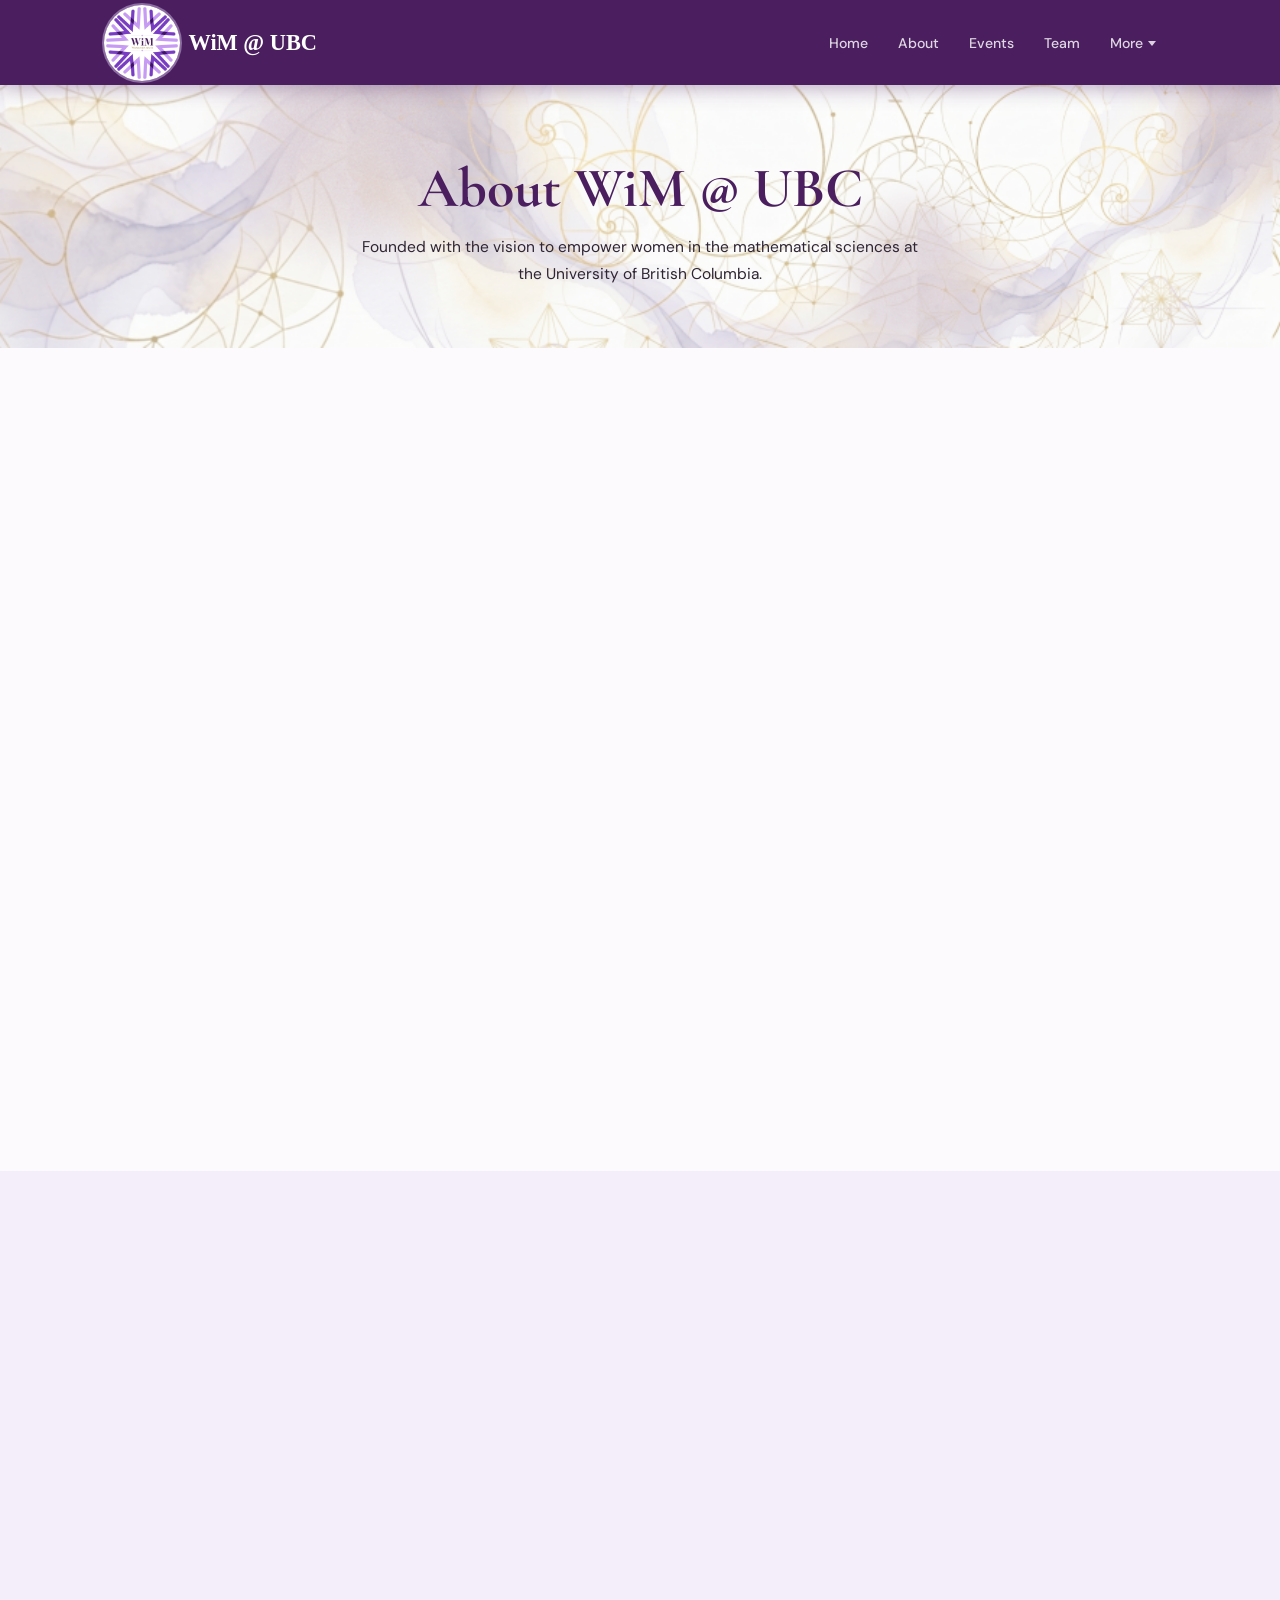
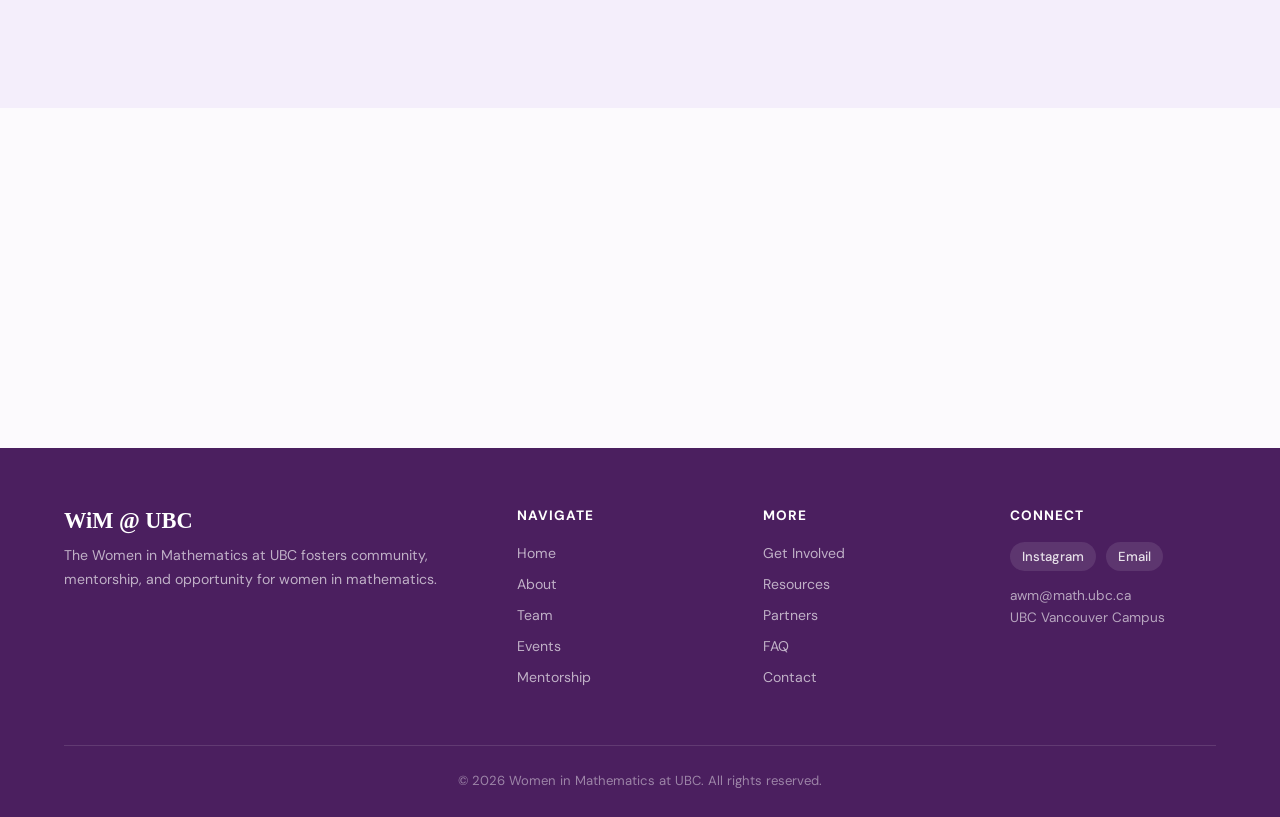
==== commit 208fd199: "Updated logo" ====
--- a/about/index.html
+++ b/about/index.html
@@ -4,7 +4,7 @@
   <meta charset="UTF-8">
   <meta name="viewport" content="width=device-width, initial-scale=1.0">
   <title>About | WiM @ UBC</title>
-  <link rel="icon" type="image/x-icon" href="/images/1.webp">
+  <link rel="icon" type="image/x-icon" href="/images/WiM.webp">
   <link rel="stylesheet" href="/style.css">
   <link rel="stylesheet" href="/animations.css">
   <link href="https://fonts.googleapis.com/css2?family=Cormorant+Garamond:ital,wght@0,400;0,600;0,700;1,400&family=DM+Sans:wght@300;400;500;600&display=swap" rel="stylesheet">
